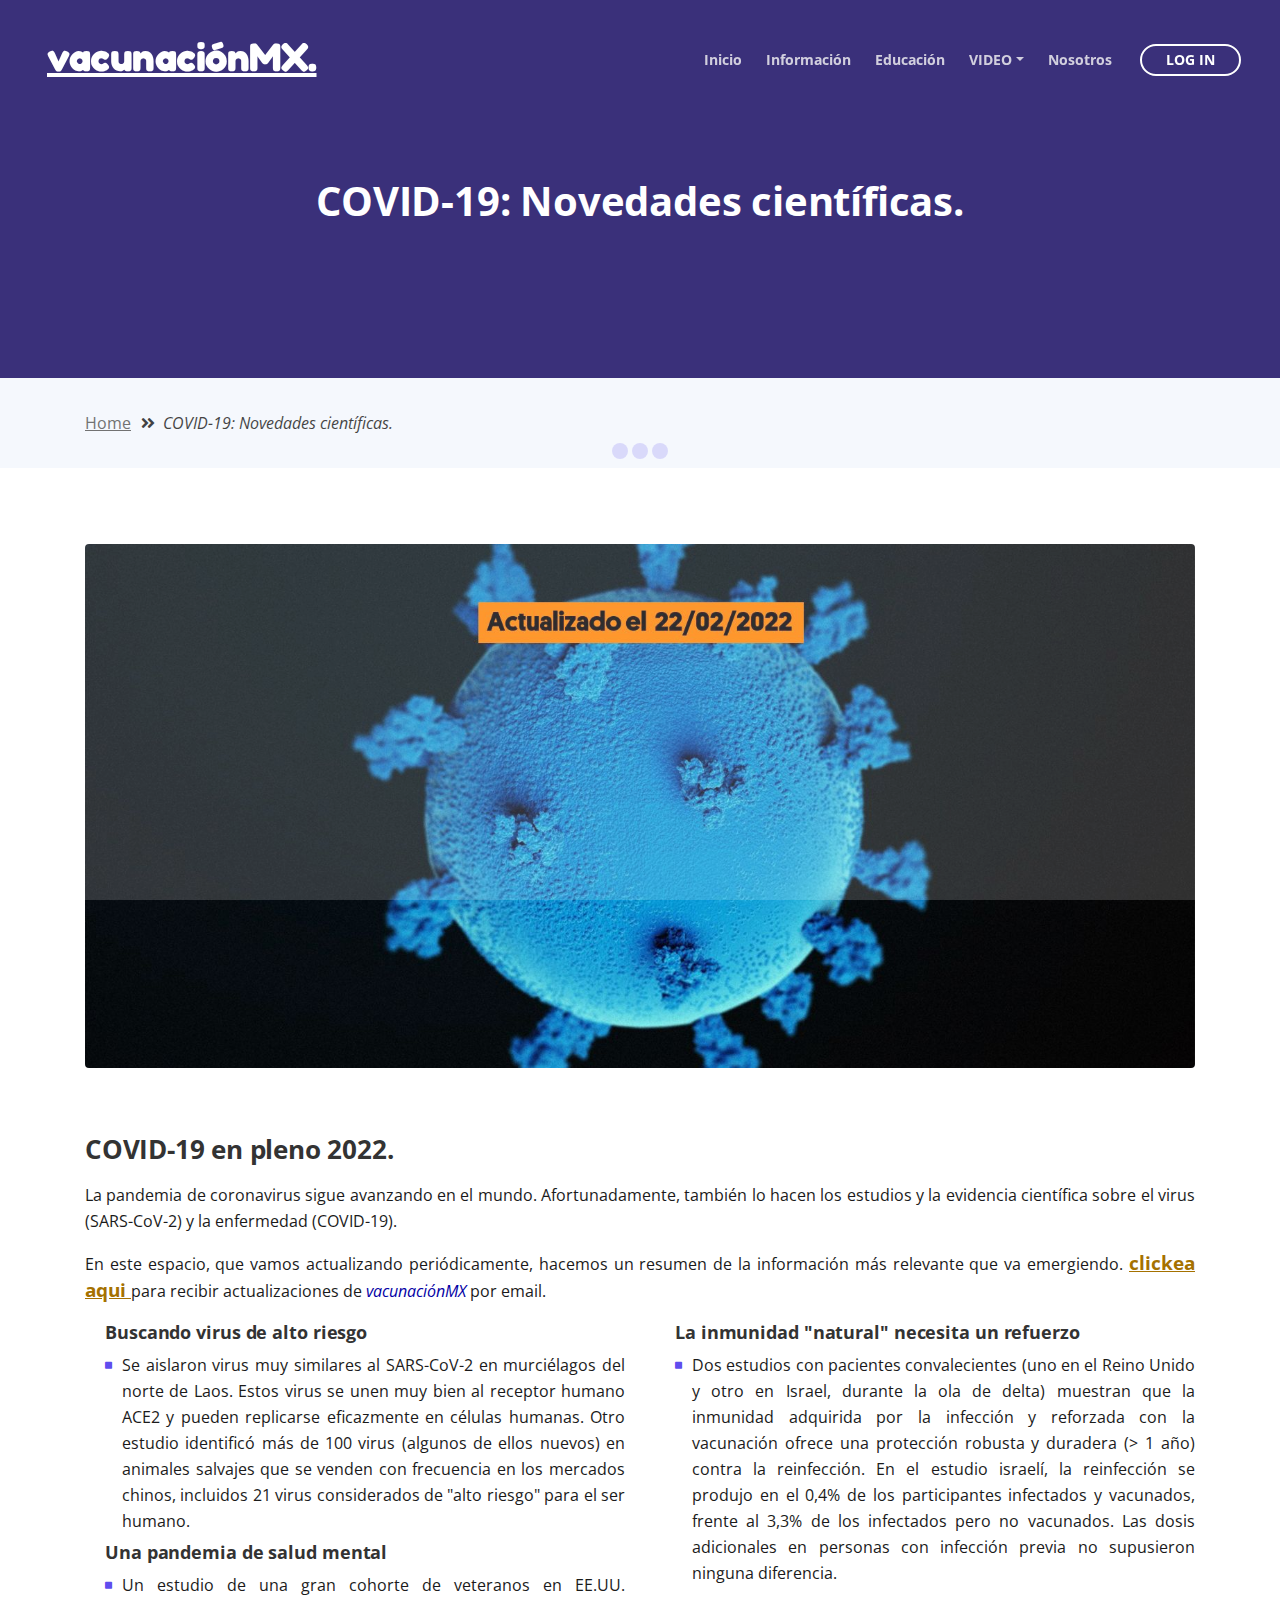
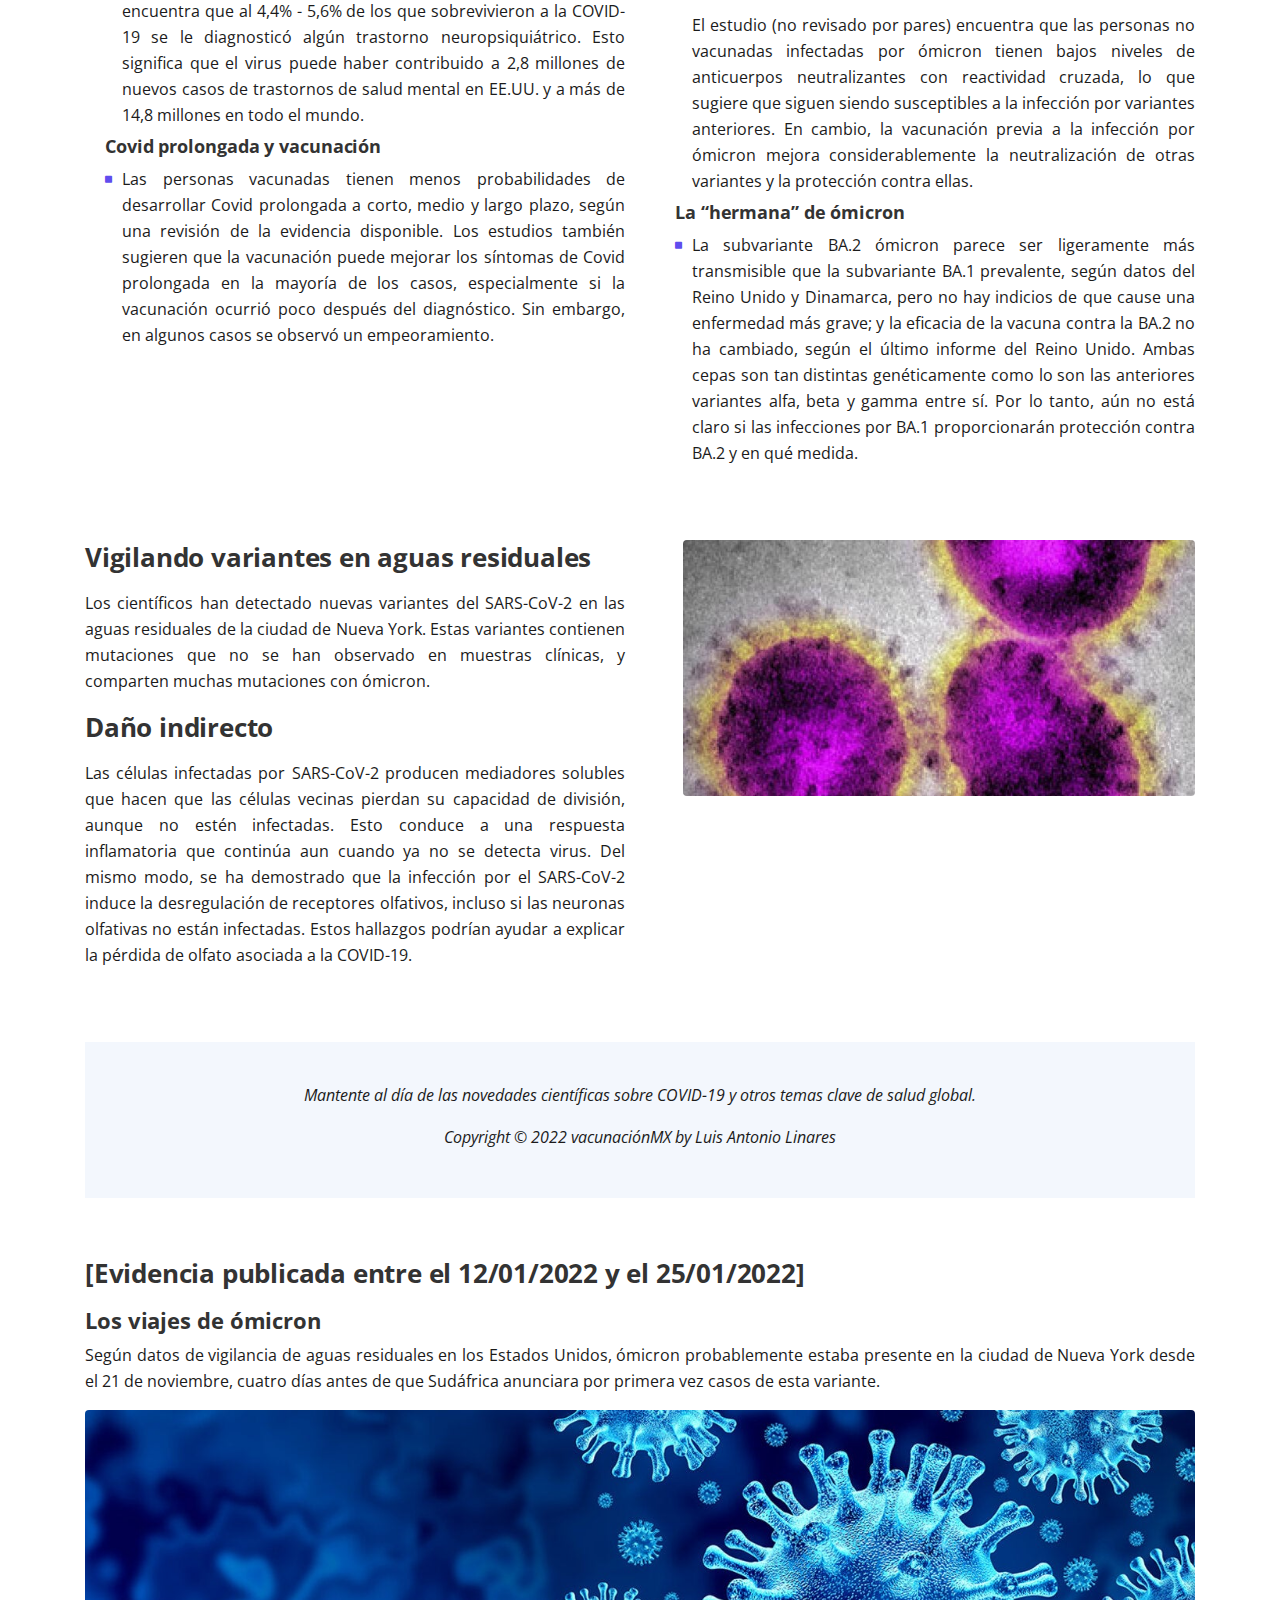
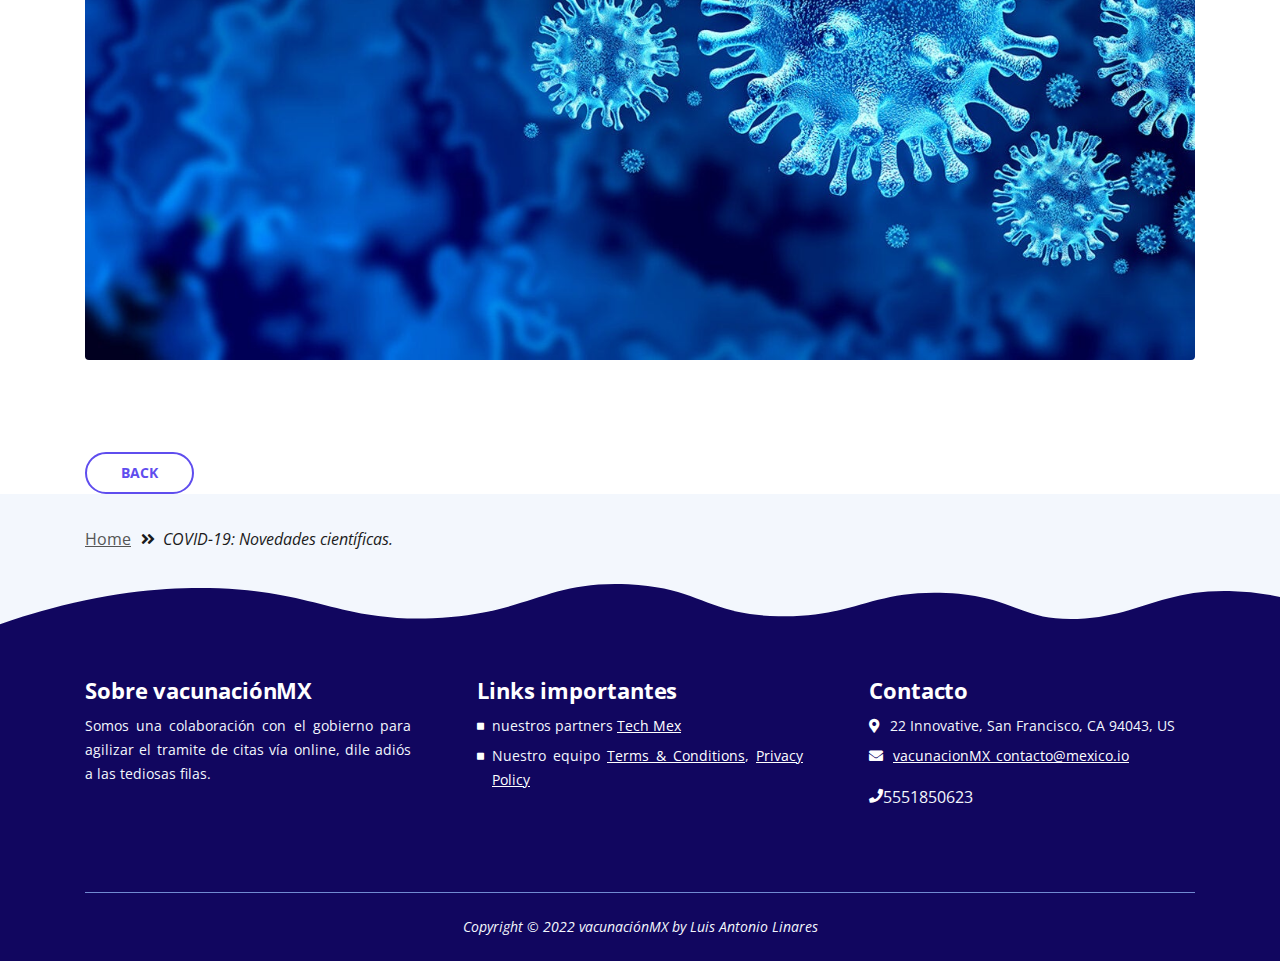
==== article-details.html @ 6ba775bc "se hizo toda la parte del fron-end" ====
<!DOCTYPE html>
<html lang="en">

<head>
    <meta charset="utf-8">
    <meta name="viewport" content="width=device-width, initial-scale=1, shrink-to-fit=no">

    <!-- SEO Meta Tags -->
    <meta name="description" content="Tivo is a HTML landing page template built with Bootstrap to help you crate engaging presentations for SaaS apps and convert visitors into users.">
    <meta name="author" content="Inovatik">

    <!-- OG Meta Tags to improve the way the post looks when you share the page on LinkedIn, Facebook, Google+ -->
    <meta property="og:site_name" content="" />
    <!-- website name -->
    <meta property="og:site" content="" />
    <!-- website link -->
    <meta property="og:title" content="" />
    <!-- title shown in the actual shared post -->
    <meta property="og:description" content="" />
    <!-- description shown in the actual shared post -->
    <meta property="og:image" content="" />
    <!-- image link, make sure it's jpg -->
    <meta property="og:url" content="" />
    <!-- where do you want your post to link to -->
    <meta property="og:type" content="article" />

    <!-- Website Title -->
    <title>Articulos - Covid 19 </title>

    <!-- Styles -->
    <link href="https://fonts.googleapis.com/css?family=Open+Sans:400,400i,700&display=swap&subset=latin-ext" rel="stylesheet">
    <link href="css/bootstrap.css" rel="stylesheet">
    <link href="css/fontawesome-all.css" rel="stylesheet">
    <link href="css/swiper.css" rel="stylesheet">
    <link href="css/magnific-popup.css" rel="stylesheet">
    <link href="css/styles.css" rel="stylesheet">

    <!-- Favicon  -->
    <link rel="icon" href="images/pandemic_epidemic_earth_covid_coronavirus_diffuse_disease_icon_141605.svg">

    <!--Font Styles apis-->
    <link rel="preconnect" href="https://fonts.googleapis.com">
    <link rel="preconnect" href="https://fonts.gstatic.com" crossorigin>
    <link href="https://fonts.googleapis.com/css2?family=Fredoka+One&display=swap" rel="stylesheet">

    <!--nombre del sitio web para mostrar al comparir url-->
    <meta name="title" content="vacunaciónMX.">

    <!--descripcion del sitio-->
    <meta name="description" content="Somos una colaboración con el gobierno para agilizar el tramite de citas vía online, dile adiós a las tediosas filas.">

    <!--imagen miniatura de la pagina-->
    <meta property="og:image" content="">
    <meta property="og:image:width" content="1200">
    <meta property="og:image:height" content="630">

    <!--miniatura de la pagina-->
    <link rel="image_src" href="">


</head>

<body data-spy="scroll" data-target=".fixed-top">

    <!-- Preloader -->
    <div class="spinner-wrapper">
        <div class="spinner">
            <div class="bounce1"></div>
            <div class="bounce2"></div>
            <div class="bounce3"></div>
        </div>
    </div>
    <!-- end of preloader -->


    <!-- Navigation -->
    <nav class="navbar navbar-expand-lg navbar-dark navbar-custom fixed-top">
        <div class="container">

            <!-- Text Logo - Use this if you don't have a graphic logo -->
            <!-- <a class="navbar-brand logo-text page-scroll" href="index.html">Tivo</a> -->

            <!-- Image Logo -->
            <a class="navbar-brand logo-image" href="index.html">
                <h3 class="logo">vacunaciónMX.</h3>
            </a>

            <!-- Mobile Menu Toggle Button -->
            <button class="navbar-toggler" type="button" data-toggle="collapse" data-target="#navbarsExampleDefault" aria-controls="navbarsExampleDefault" aria-expanded="false" aria-label="Toggle navigation">
                <span class="navbar-toggler-awesome fas fa-bars"></span>
                <span class="navbar-toggler-awesome fas fa-times"></span>
            </button>
            <!-- end of mobile menu toggle button -->

            <div class="collapse navbar-collapse" id="navbarsExampleDefault">
                <ul class="navbar-nav ml-auto">
                    <li class="nav-item">
                        <a class="nav-link page-scroll" href="index.html#header">Inicio <span class="sr-only">(current)</span></a>
                    </li>
                    <li class="nav-item">
                        <a class="nav-link page-scroll" href="index.html#features">Información</a>
                    </li>
                    <li class="nav-item">
                        <a class="nav-link page-scroll" href="index.html#details">Educación</a>
                    </li>

                    <!-- Dropdown Menu -->
                    <li class="nav-item dropdown">
                        <a class="nav-link dropdown-toggle page-scroll" href="index.html#video" id="navbarDropdown" role="button" aria-haspopup="true" aria-expanded="false">VIDEO</a>
                        <div class="dropdown-menu" aria-labelledby="navbarDropdown">
                            <a class="dropdown-item" href="article-details.html"><span class="item-text">Articulos</span></a>
                            <div class="dropdown-items-divide-hr"></div>
                            <a class="dropdown-item" href="terms-conditions.html"><span class="item-text">Terminos y condiciones</span></a>
                            <div class="dropdown-items-divide-hr"></div>
                            <a class="dropdown-item" href="privacy-policy.html"><span class="item-text">Política de privacidad</span></a>
                        </div>
                    </li>
                    <!-- end of dropdown menu -->

                    <li class="nav-item">
                        <a class="nav-link page-scroll" href="index.html#nosotros">Nosotros</a>
                    </li>
                </ul>
                <span class="nav-item">
                    <a class="btn-outline-sm" href="log-in.html">LOG IN</a>
                </span>
            </div>
        </div>
        <!-- end of container -->
    </nav>
    <!-- end of navbar -->
    <!-- end of navigation -->


    <!-- Header -->
    <header id="header" class="ex-header">
        <div class="container">
            <div class="row">
                <div class="col-md-12">
                    <h1>COVID-19: Novedades científicas.</h1>
                </div>
                <!-- end of col -->
            </div>
            <!-- end of row -->
        </div>
        <!-- end of container -->
    </header>
    <!-- end of ex-header -->
    <!-- end of header -->


    <!-- Breadcrumbs -->
    <div class="ex-basic-1">
        <div class="container">
            <div class="row">
                <div class="col-lg-12">
                    <div class="breadcrumbs">
                        <a href="index.html">Home</a><i class="fa fa-angle-double-right"></i><span><em>COVID-19: Novedades científicas.</em></span>
                    </div>
                    <!-- end of breadcrumbs -->
                </div>
                <!-- end of col -->
            </div>
            <!-- end of row -->
        </div>
        <!-- end of container -->
    </div>
    <!-- end of ex-basic-1 -->
    <!-- end of breadcrumbs -->


    <!-- Privacy Content -->
    <div class="ex-basic-2">
        <div class="container">
            <div class="row">
                <div class="col-lg-12">
                    <div class="image-container-large">
                        <img class="img-fluid" src="images/covid.jpg" alt="alternative">
                    </div>
                    <!-- end of image-container-large -->
                    <div class="text-container">
                        <h3>COVID-19 en pleno 2022.</h3>
                        <p>La pandemia de coronavirus sigue avanzando en el mundo. Afortunadamente, también lo hacen los estudios y la evidencia científica sobre el virus (SARS-CoV-2) y la enfermedad (COVID-19).</p>
                        <p>En este espacio, que vamos actualizando periódicamente, hacemos un resumen de la información más relevante que va emergiendo.
                            <a class="orange" href="log-in.html"> <strong>clickea aqui</strong> </a> para recibir actualizaciones de <em class="em">vacunaciónMX</em> por email.</p>
                        <div class="row">
                            <div class="col-md-6">
                                <ul class="list-unstyled li-space-lg indent">
                                    <h5>Buscando virus de alto riesgo</h5>
                                    <li class="media">
                                        <i class="fas fa-square"></i>
                                        <div class="media-body">Se aislaron virus muy similares al SARS-CoV-2 en murciélagos del norte de Laos. Estos virus se unen muy bien al receptor humano ACE2 y pueden replicarse eficazmente en células humanas. Otro estudio identificó más
                                            de 100 virus (algunos de ellos nuevos) en animales salvajes que se venden con frecuencia en los mercados chinos, incluidos 21 virus considerados de "alto riesgo" para el ser humano.</div>
                                    </li>
                                    <h5>Una pandemia de salud mental</h5>
                                    <li class="media">
                                        <i class="fas fa-square"></i>
                                        <div class="media-body">Un estudio de una gran cohorte de veteranos en EE.UU. encuentra que al 4,4% - 5,6% de los que sobrevivieron a la COVID-19 se le diagnosticó algún trastorno neuropsiquiátrico. Esto significa que el virus puede haber
                                            contribuido a 2,8 millones de nuevos casos de trastornos de salud mental en EE.UU. y a más de 14,8 millones en todo el mundo. </div>
                                    </li>
                                    <h5>Covid prolongada y vacunación</h5>
                                    <li class="media">
                                        <i class="fas fa-square"></i>
                                        <div class="media-body">Las personas vacunadas tienen menos probabilidades de desarrollar Covid prolongada a corto, medio y largo plazo, según una revisión de la evidencia disponible. Los estudios también sugieren que la vacunación puede
                                            mejorar los síntomas de Covid prolongada en la mayoría de los casos, especialmente si la vacunación ocurrió poco después del diagnóstico. Sin embargo, en algunos casos se observó un empeoramiento. </div>
                                    </li>
                                </ul>
                            </div>
                            <!-- end of col -->

                            <div class="col-md-6">
                                <ul class="list-unstyled li-space-lg indent">
                                    <h5>La inmunidad "natural" necesita un refuerzo</h5>
                                    <li class="media">
                                        <i class="fas fa-square"></i>
                                        <div class="media-body">Dos estudios con pacientes convalecientes (uno en el Reino Unido y otro en Israel, durante la ola de delta) muestran que la inmunidad adquirida por la infección y reforzada con la vacunación ofrece una protección
                                            robusta y duradera (> 1 año) contra la reinfección. En el estudio israelí, la reinfección se produjo en el 0,4% de los participantes infectados y vacunados, frente al 3,3% de los infectados pero no vacunados.
                                            Las dosis adicionales en personas con infección previa no supusieron ninguna diferencia. <br><br> El estudio (no revisado por pares) encuentra que las personas no vacunadas infectadas por ómicron tienen bajos
                                            niveles de anticuerpos neutralizantes con reactividad cruzada, lo que sugiere que siguen siendo susceptibles a la infección por variantes anteriores. En cambio, la vacunación previa a la infección por ómicron
                                            mejora considerablemente la neutralización de otras variantes y la protección contra ellas.
                                        </div>
                                    </li>
                                    <h5>La “hermana” de ómicron</h5>
                                    <li class="media">
                                        <i class="fas fa-square"></i>
                                        <div class="media-body">La subvariante BA.2 ómicron parece ser ligeramente más transmisible que la subvariante BA.1 prevalente, según datos del Reino Unido y Dinamarca, pero no hay indicios de que cause una enfermedad más grave; y la eficacia
                                            de la vacuna contra la BA.2 no ha cambiado, según el último informe del Reino Unido. Ambas cepas son tan distintas genéticamente como lo son las anteriores variantes alfa, beta y gamma entre sí. Por lo tanto,
                                            aún no está claro si las infecciones por BA.1 proporcionarán protección contra BA.2 y en qué medida.</div>
                                    </li>
                                </ul>
                            </div>
                            <!-- end of col -->
                        </div>
                        <!-- end of row -->
                    </div>
                    <!-- end of text-container-->

                    <div class="text-container">
                        <div class="row">
                            <div class="col-md-6">
                                <h3>Vigilando variantes en aguas residuales</h3>
                                <p>Los científicos han detectado nuevas variantes del SARS-CoV-2 en las aguas residuales de la ciudad de Nueva York. Estas variantes contienen mutaciones que no se han observado en muestras clínicas, y comparten muchas mutaciones
                                    con ómicron.</p>
                                <h3>Daño indirecto</h3>
                                <p>Las células infectadas por SARS-CoV-2 producen mediadores solubles que hacen que las células vecinas pierdan su capacidad de división, aunque no estén infectadas. Esto conduce a una respuesta inflamatoria que continúa aun
                                    cuando ya no se detecta virus. Del mismo modo, se ha demostrado que la infección por el SARS-CoV-2 induce la desregulación de receptores olfativos, incluso si las neuronas olfativas no están infectadas. Estos hallazgos
                                    podrían ayudar a explicar la pérdida de olfato asociada a la COVID-19.</p>
                            </div>
                            <!-- end of col -->
                            <div class="col-md-6">
                                <div class="image-container-small">
                                    <img class="img-fluid" src="images/coronavirus.jpg" alt="alternative">
                                </div>
                                <!-- end of image-container-small -->
                            </div>
                            <!-- end of col -->
                        </div>
                        <!-- end of row -->
                    </div>
                    <!-- end of text-container -->

                    <div class="text-container dark">
                        <p class="testimonial-text">Mantente al día de las novedades científicas sobre COVID-19 y otros temas clave de salud global.</p>
                        <p class="testimonial-text"><em> Copyright © 2022 vacunaciónMX by Luis Antonio Linares</em></p>
                    </div>
                    <!-- end of text container -->

                    <div class="text-container last">
                        <h3>[Evidencia publicada entre el 12/01/2022 y el 25/01/2022]</h3>
                        <h4>Los viajes de ómicron</h4>
                        <p>Según datos de vigilancia de aguas residuales en los Estados Unidos, ómicron probablemente estaba presente en la ciudad de Nueva York desde el 21 de noviembre, cuatro días antes de que Sudáfrica anunciara por primera vez casos
                            de esta variante. </p>
                        <div class="image-container-large">
                            <img class="img-fluid" src="images/blue-covid-banner.jpg" alt="alternative">
                        </div>
                        <!-- end of text-container -->
                        <a class="btn-outline-reg" href="index.html">BACK</a>
                    </div>
                    <!-- end of col-->
                </div>
                <!-- end of row -->
            </div>
            <!-- end of container -->
        </div>
        <!-- end of ex-basic-2 -->
        <!-- end of privacy content -->


        <!-- Breadcrumbs -->
        <div class="ex-basic-1">
            <div class="container">
                <div class="row">
                    <div class="col-lg-12">
                        <div class="breadcrumbs">
                            <a href="index.html">Home</a><i class="fa fa-angle-double-right"></i><span><em>COVID-19: Novedades científicas.</span>
                        </div>
                        <!-- end of breadcrumbs -->
                    </div>
                    <!-- end of col -->
                </div>
                <!-- end of row -->
            </div>
            <!-- end of container -->
        </div>
        <!-- end of ex-basic-1 -->
        <!-- end of breadcrumbs -->




        <!-- Footer -->
        <svg class="ex-footer-frame" data-name="Layer 2" xmlns="http://www.w3.org/2000/svg" preserveAspectRatio="none" viewBox="0 0 1920 79"><defs><style>.cls-2{fill:#11065f;}</style></defs><title>footer-frame</title><path class="cls-2" d="M0,72.427C143,12.138,255.5,4.577,328.644,7.943c147.721,6.8,183.881,60.242,320.83,53.737,143-6.793,167.826-68.128,293-60.9,109.095,6.3,115.68,54.364,225.251,57.319,113.58,3.064,138.8-47.711,251.189-41.8,104.012,5.474,109.713,50.4,197.369,46.572,89.549-3.91,124.375-52.563,227.622-50.155A338.646,338.646,0,0,1,1920,23.467V79.75H0V72.427Z" transform="translate(0 -0.188)"/></svg>
        <div class="footer">
            <div class="container">
                <div class="row">
                    <div class="col-md-4">
                        <div class="footer-col first">
                            <h4>Sobre vacunaciónMX</h4>
                            <p class="p-small">Somos una colaboración con el gobierno para agilizar el tramite de citas vía online, dile adiós a las tediosas filas.</p>
                        </div>
                    </div>
                    <!-- end of col -->
                    <div class="col-md-4">
                        <div class="footer-col middle">
                            <h4>Links importantes</h4>
                            <ul class="list-unstyled li-space-lg p-small">
                                <li class="media">
                                    <i class="fas fa-square"></i>
                                    <div class="media-body">nuestros partners <a class="white" href="https://www.youtube.com/c/TECHMEX-Elcomfortdelingeniero">Tech Mex</a></div>
                                </li>
                                <li class="media">
                                    <i class="fas fa-square"></i>
                                    <div class="media-body">Nuestro equipo <a class="white" href="terms-conditions.html">Terms & Conditions</a>, <a class="white" href="privacy-policy.html">Privacy Policy</a></div>
                                </li>
                            </ul>
                        </div>
                    </div>
                    <!-- end of col -->
                    <div class="col-md-4">
                        <div class="footer-col last">
                            <h4>Contacto</h4>
                            <ul class="list-unstyled li-space-lg p-small">
                                <li class="media">
                                    <i class="fas fa-map-marker-alt"></i>
                                    <div class="media-body">22 Innovative, San Francisco, CA 94043, US</div>
                                </li>
                                <li class="media">
                                    <i class="fas fa-envelope"></i>
                                    <div class="media-body">
                                        <a class="white" href="mailto:contact@tivo.com"> vacunacionMX_contacto@mexico.io </a>

                                    </div>
                                </li>

                            </ul>
                            <ul class="list-unstyled li-space-lg p-small">
                                <li class="media">
                                    <i class="fas fa-phone"></i>
                                    <p> 5551850623</p>
                                </li>
                                <li class="media">
                        </div>
                        </li>

                        </ul>
                    </div>
                </div>
                <!-- end of col -->
            </div>
            <!-- end of row -->
        </div>
        <!-- end of container -->
    </div>
    <!-- end of footer -->
    <!-- end of footer -->


    <!-- Copyright -->
    <div class="copyright">
        <div class="container">
            <div class="row">
                <div class="col-lg-12">
                    <p class="p-small"><em> Copyright © 2022 vacunaciónMX by Luis Antonio Linares</em></p>
                </div>
                <!-- end of col -->
            </div>
            <!-- enf of row -->
        </div>
        <!-- end of container -->
    </div>
    <!-- end of copyright -->
    <!-- end of copyright -->


    <!-- Scripts -->
    <script src="js/jquery.min.js"></script>
    <!-- jQuery for Bootstrap's JavaScript plugins -->
    <script src="js/popper.min.js"></script>
    <!-- Popper tooltip library for Bootstrap -->
    <script src="js/bootstrap.min.js"></script>
    <!-- Bootstrap framework -->
    <script src="js/jquery.easing.min.js"></script>
    <!-- jQuery Easing for smooth scrolling between anchors -->
    <script src="js/swiper.min.js"></script>
    <!-- Swiper for image and text sliders -->
    <script src="js/jquery.magnific-popup.js"></script>
    <!-- Magnific Popup for lightboxes -->
    <script src="js/validator.min.js"></script>
    <!-- Validator.js - Bootstrap plugin that validates forms -->
    <script src="js/scripts.js"></script>
    <!-- Custom scripts -->
</body>

</html>
---- css/styles.css ----
/*****************************************
Table Of Contents:

01. General Styles
02. Preloader
03. Navigation
04. Header
05. Customers
06. Description
07. Features
08. Features Lightboxes
09. Details
10. Video
11. Pricing
12. Testimonials
13. Newsletter
14. Footer
15. Copyright
16. Back To Top Button
17. Extra Pages
18. Sign Up and Log In Pages
19. Media Queries
******************************************/


/*****************************************
Colors:
- Backgrounds, buttons, bullets, icons - blue #5f4dee
- Backgrounds, light button, light body text - light gray #f3f7fd
- Headings text - black #333
- Body text - dark gray #555
******************************************/


/******************************/


/*     01. General Styles     */


/******************************/

body,
html {
    width: 100%;
    height: 100%;
}

body,
p {
    color: rgb(27, 27, 27);
    font: 400 1rem/1.625rem "Open Sans", sans-serif;
    text-align: justify;
    text-align-last: auto;
}

.p-large {
    font: 400 1.125rem/1.75rem "Open Sans", sans-serif;
}

.p-small {
    font: 400 0.875rem/1.5rem "Open Sans", sans-serif;
}

h1 {
    color: #333;
    font: 700 2.5rem/3.125rem "Open Sans", sans-serif;
    letter-spacing: -0.2px;
}

h2 {
    color: #333;
    font: 700 2rem/2.625rem "Open Sans", sans-serif;
    letter-spacing: -0.2px;
}

h3 {
    color: #333;
    font: 700 1.625rem/2.125rem "Open Sans", sans-serif;
    letter-spacing: -0.2px;
}

h3.logo {
    color: rgb(255, 255, 255);
    font-size: 2em;
    font-family: 'Fredoka One', cursive;
    letter-spacing: -0.5px;
}

h3.logo:hover {
    background-color: transparent;
    color: #9bdb06;
    text-decoration: none;
}

h4 {
    color: #333;
    font: 700 1.375rem/1.75rem "Open Sans", sans-serif;
    letter-spacing: -0.1px;
}

h5 {
    color: #333;
    font: 700 1.125rem/1.5rem "Open Sans", sans-serif;
    letter-spacing: -0.1px;
}

h6 {
    color: #333;
    font: 700 1rem/1.375rem "Open Sans", sans-serif;
    letter-spacing: -0.1px;
}

.above-heading {
    color: #2514a5;
    font: 700 0.99rem/0.875rem "Open Sans", sans-serif;
    text-align: center;
    font-size: larger;
}

.p-heading {
    margin-bottom: 3.25rem;
}

.testimonial-text {
    font: italic 400 1rem/1.625rem "Open Sans", sans-serif;
    text-align: center;
}

.testimonial-author {
    font: 700 1rem/1.625rem "Open Sans", sans-serif;
    letter-spacing: -0.1px;
}

.li-space-lg li {
    margin-bottom: 0.375rem;
}

.indent {
    padding-left: 1.25rem;
}

a {
    color: #555;
    text-decoration: underline;
}

a:hover {
    color: #555;
    text-decoration: underline;
}

a.white {
    color: #fff;
}

.em {
    color: #0300a5;
    font-style: italic;
}

.decorative-line {
    display: block;
    width: 5rem;
    height: 0.5rem;
    margin-right: auto;
    margin-left: auto;
}

.blue {
    color: #5f4dee;
}

.orange {
    color: #a57100;
    font-size: 1.2em;
}

.orange:hover {
    color: #0300a5;
}

.btn-solid-reg {
    display: inline-block;
    padding: 1.1875rem 2.125rem 1.1875rem 2.125rem;
    border: 0.125rem solid #5f4dee;
    border-radius: 2rem;
    background-color: #5f4dee;
    color: #fff;
    font: 700 0.875rem/0 "Open Sans", sans-serif;
    text-decoration: none;
    transition: all 0.2s;
}

.btn-solid-reg:hover {
    background-color: transparent;
    color: #5f4dee;
    text-decoration: none;
}

.btn-solid-lg {
    display: inline-block;
    padding: 1.375rem 2.625rem 1.375rem 2.625rem;
    border: 0.125rem solid #5f4dee;
    border-radius: 2rem;
    background-color: #5f4dee;
    color: #fff;
    font: 700 0.875rem/0 "Open Sans", sans-serif;
    text-decoration: none;
    transition: all 0.2s;
}

.btn-solid-lg:hover {
    background-color: transparent;
    color: #5f4dee;
    text-decoration: none;
}

.btn-outline-reg {
    display: inline-block;
    padding: 1.1875rem 2.125rem 1.1875rem 2.125rem;
    border: 0.125rem solid #5f4dee;
    border-radius: 2rem;
    background-color: transparent;
    color: #5f4dee;
    font: 700 0.875rem/0 "Open Sans", sans-serif;
    text-decoration: none;
    transition: all 0.2s;
}

.btn-outline-reg:hover {
    background-color: #5f4dee;
    color: #fff;
    text-decoration: none;
}

.btn-outline-lg {
    display: inline-block;
    padding: 1.375rem 2.625rem 1.375rem 2.625rem;
    border: 0.125rem solid #5f4dee;
    border-radius: 2rem;
    background-color: transparent;
    color: #5f4dee;
    font: 700 0.875rem/0 "Open Sans", sans-serif;
    text-decoration: none;
    transition: all 0.2s;
}

.btn-outline-lg:hover {
    background-color: #5f4dee;
    color: #fff;
    text-decoration: none;
}

.btn-outline-sm {
    display: inline-block;
    padding: 0.875rem 1.5rem 0.875rem 1.5rem;
    border: 0.125rem solid #5f4dee;
    border-radius: 2rem;
    background-color: transparent;
    color: #5f4dee;
    font: 700 0.875rem/0 "Open Sans", sans-serif;
    text-decoration: none;
    transition: all 0.2s;
}

.btn-outline-sm:hover {
    background-color: #5f4dee;
    color: #fff;
    text-decoration: none;
}

.form-group {
    position: relative;
    margin-bottom: 1.25rem;
}

.form-group.has-error.has-danger {
    margin-bottom: 0.625rem;
}

.form-group.has-error.has-danger .help-block.with-errors ul {
    margin-top: 0.375rem;
}

.label-control {
    position: absolute;
    top: 0.87rem;
    left: 1.25rem;
    color: #555;
    opacity: 1;
    font: 400 0.875rem/1.375rem "Open Sans", sans-serif;
    cursor: text;
    transition: all 0.2s ease;
}


/* IE10+ hack to solve lower label text position compared to the rest of the browsers */

@media screen and (-ms-high-contrast: active),
screen and (-ms-high-contrast: none) {
    .label-control {
        top: 0.9375rem;
    }
}

.form-control-input:focus+.label-control,
.form-control-input.notEmpty+.label-control,
.form-control-textarea:focus+.label-control,
.form-control-textarea.notEmpty+.label-control {
    top: 0.125rem;
    opacity: 1;
    font-size: 0.75rem;
    font-weight: 700;
}

.form-control-input,
.form-control-select {
    display: block;
    /* needed for proper display of the label in Firefox, IE, Edge */
    width: 100%;
    padding-top: 1.0625rem;
    padding-bottom: 0.0625rem;
    padding-left: 1.25rem;
    border: 1px solid #c4d8dc;
    border-radius: 0.25rem;
    background-color: #fff;
    color: #555;
    font: 400 0.875rem/1.875rem "Open Sans", sans-serif;
    transition: all 0.2s;
    -webkit-appearance: none;
    /* removes inner shadow on form inputs on ios safari */
}

.form-control-select {
    padding-top: 0.5rem;
    padding-bottom: 0.5rem;
    height: 3rem;
}


/* IE10+ hack to solve lower label text position compared to the rest of the browsers */

@media screen and (-ms-high-contrast: active),
screen and (-ms-high-contrast: none) {
    .form-control-input {
        padding-top: 1.25rem;
        padding-bottom: 0.75rem;
        line-height: 1.75rem;
    }
    .form-control-select {
        padding-top: 0.875rem;
        padding-bottom: 0.75rem;
        height: 3.125rem;
        line-height: 2.125rem;
    }
}

select {
    /* you should keep these first rules in place to maintain cross-browser behavior */
    -webkit-appearance: none;
    -moz-appearance: none;
    -ms-appearance: none;
    -o-appearance: none;
    appearance: none;
    background-image: url('../images/down-arrow.png');
    background-position: 96% 50%;
    background-repeat: no-repeat;
    outline: none;
}

select::-ms-expand {
    display: none;
    /* removes the ugly default down arrow on select form field in IE11 */
}

.form-control-textarea {
    display: block;
    /* used to eliminate a bottom gap difference between Chrome and IE/FF */
    width: 100%;
    height: 8rem;
    /* used instead of html rows to normalize height between Chrome and IE/FF */
    padding-top: 1.25rem;
    padding-left: 1.3125rem;
    border: 1px solid #c4d8dc;
    border-radius: 0.25rem;
    background-color: #fff;
    color: #555;
    font: 400 0.875rem/1.75rem "Open Sans", sans-serif;
    transition: all 0.2s;
}

.form-control-input:focus,
.form-control-select:focus,
.form-control-textarea:focus {
    border: 1px solid #a1a1a1;
    outline: none;
    /* Removes blue border on focus */
}

.form-control-input:hover,
.form-control-select:hover,
.form-control-textarea:hover {
    border: 1px solid #a1a1a1;
}

.checkbox {
    font: 400 0.75rem/1.25rem "Open Sans", sans-serif;
}

input[type='checkbox'] {
    vertical-align: -15%;
    margin-right: 0.375rem;
}


/* IE10+ hack to raise checkbox field position compared to the rest of the browsers */

@media screen and (-ms-high-contrast: active),
screen and (-ms-high-contrast: none) {
    input[type='checkbox'] {
        vertical-align: -9%;
    }
}

.form-control-submit-button {
    display: inline-block;
    width: 100%;
    height: 3.125rem;
    border: 1px solid #5f4dee;
    border-radius: 1.5rem;
    background-color: #5f4dee;
    color: #fff;
    font: 700 0.875rem/0 "Open Sans", sans-serif;
    cursor: pointer;
    transition: all 0.2s;
}

.form-control-submit-button:hover {
    background-color: transparent;
    color: #5f4dee;
}


/* Form Success And Error Message Formatting */

#smsgSubmit.h3.text-center.tada.animated,
#lmsgSubmit.h3.text-center.tada.animated,
#nmsgSubmit.h3.text-center.tada.animated,
#pmsgSubmit.h3.text-center.tada.animated,
#smsgSubmit.h3.text-center,
#lmsgSubmit.h3.text-center,
#nmsgSubmit.h3.text-center,
#pmsgSubmit.h3.text-center {
    display: block;
    margin-bottom: 0;
    color: #555;
    font-size: 1.125rem;
    line-height: 1rem;
}

.help-block.with-errors .list-unstyled {
    color: #555;
    font-size: 0.75rem;
    line-height: 1.125rem;
    text-align: left;
}

.help-block.with-errors ul {
    margin-bottom: 0;
}


/* end of form success and error message formatting */


/* Form Success And Error Message Animation - Animate.css */

@-webkit-keyframes tada {
    from {
        -webkit-transform: scale3d(1, 1, 1);
        -ms-transform: scale3d(1, 1, 1);
        transform: scale3d(1, 1, 1);
    }
    10%,
    20% {
        -webkit-transform: scale3d(.9, .9, .9) rotate3d(0, 0, 1, -3deg);
        -ms-transform: scale3d(.9, .9, .9) rotate3d(0, 0, 1, -3deg);
        transform: scale3d(.9, .9, .9) rotate3d(0, 0, 1, -3deg);
    }
    30%,
    50%,
    70%,
    90% {
        -webkit-transform: scale3d(1.1, 1.1, 1.1) rotate3d(0, 0, 1, 3deg);
        -ms-transform: scale3d(1.1, 1.1, 1.1) rotate3d(0, 0, 1, 3deg);
        transform: scale3d(1.1, 1.1, 1.1) rotate3d(0, 0, 1, 3deg);
    }
    40%,
    60%,
    80% {
        -webkit-transform: scale3d(1.1, 1.1, 1.1) rotate3d(0, 0, 1, -3deg);
        -ms-transform: scale3d(1.1, 1.1, 1.1) rotate3d(0, 0, 1, -3deg);
        transform: scale3d(1.1, 1.1, 1.1) rotate3d(0, 0, 1, -3deg);
    }
    to {
        -webkit-transform: scale3d(1, 1, 1);
        -ms-transform: scale3d(1, 1, 1);
        transform: scale3d(1, 1, 1);
    }
}

@keyframes tada {
    from {
        -webkit-transform: scale3d(1, 1, 1);
        -ms-transform: scale3d(1, 1, 1);
        transform: scale3d(1, 1, 1);
    }
    10%,
    20% {
        -webkit-transform: scale3d(.9, .9, .9) rotate3d(0, 0, 1, -3deg);
        -ms-transform: scale3d(.9, .9, .9) rotate3d(0, 0, 1, -3deg);
        transform: scale3d(.9, .9, .9) rotate3d(0, 0, 1, -3deg);
    }
    30%,
    50%,
    70%,
    90% {
        -webkit-transform: scale3d(1.1, 1.1, 1.1) rotate3d(0, 0, 1, 3deg);
        -ms-transform: scale3d(1.1, 1.1, 1.1) rotate3d(0, 0, 1, 3deg);
        transform: scale3d(1.1, 1.1, 1.1) rotate3d(0, 0, 1, 3deg);
    }
    40%,
    60%,
    80% {
        -webkit-transform: scale3d(1.1, 1.1, 1.1) rotate3d(0, 0, 1, -3deg);
        -ms-transform: scale3d(1.1, 1.1, 1.1) rotate3d(0, 0, 1, -3deg);
        transform: scale3d(1.1, 1.1, 1.1) rotate3d(0, 0, 1, -3deg);
    }
    to {
        -webkit-transform: scale3d(1, 1, 1);
        -ms-transform: scale3d(1, 1, 1);
        transform: scale3d(1, 1, 1);
    }
}

.tada {
    -webkit-animation-name: tada;
    animation-name: tada;
}

.animated {
    -webkit-animation-duration: 1s;
    animation-duration: 1s;
    -webkit-animation-fill-mode: both;
    animation-fill-mode: both;
}


/* end of form success and error message animation - Animate.css */


/* Fade-move Animation For Details Lightbox - Magnific Popup */


/* at start */

.my-mfp-slide-bottom .zoom-anim-dialog {
    opacity: 0;
    transition: all 0.2s ease-out;
    -webkit-transform: translateY(-1.25rem) perspective(37.5rem) rotateX(10deg);
    -ms-transform: translateY(-1.25rem) perspective(37.5rem) rotateX(10deg);
    transform: translateY(-1.25rem) perspective(37.5rem) rotateX(10deg);
}


/* animate in */

.my-mfp-slide-bottom.mfp-ready .zoom-anim-dialog {
    opacity: 1;
    -webkit-transform: translateY(0) perspective(37.5rem) rotateX(0);
    -ms-transform: translateY(0) perspective(37.5rem) rotateX(0);
    transform: translateY(0) perspective(37.5rem) rotateX(0);
}


/* animate out */

.my-mfp-slide-bottom.mfp-removing .zoom-anim-dialog {
    opacity: 0;
    -webkit-transform: translateY(-0.625rem) perspective(37.5rem) rotateX(10deg);
    -ms-transform: translateY(-0.625rem) perspective(37.5rem) rotateX(10deg);
    transform: translateY(-0.625rem) perspective(37.5rem) rotateX(10deg);
}


/* dark overlay, start state */

.my-mfp-slide-bottom.mfp-bg {
    opacity: 0;
    transition: opacity 0.2s ease-out;
}


/* animate in */

.my-mfp-slide-bottom.mfp-ready.mfp-bg {
    opacity: 0.8;
}


/* animate out */

.my-mfp-slide-bottom.mfp-removing.mfp-bg {
    opacity: 0;
}


/* end of fade-move animation for details lightbox - magnific popup */


/* Fade Animation For Image Lightbox - Magnific Popup */

@-webkit-keyframes fadeIn {
    from {
        opacity: 0;
    }
    to {
        opacity: 1;
    }
}

@keyframes fadeIn {
    from {
        opacity: 0;
    }
    to {
        opacity: 1;
    }
}

.fadeIn {
    -webkit-animation: fadeIn 0.6s;
    animation: fadeIn 0.6s;
}

@-webkit-keyframes fadeOut {
    from {
        opacity: 1;
    }
    to {
        opacity: 0;
    }
}

@keyframes fadeOut {
    from {
        opacity: 1;
    }
    to {
        opacity: 0;
    }
}

.fadeOut {
    -webkit-animation: fadeOut 0.8s;
    animation: fadeOut 0.8s;
}


/* end of fade animation for image lightbox - magnific popup */


/*************************/


/*     02. Preloader     */


/*************************/

.spinner-wrapper {
    position: fixed;
    z-index: 999999;
    top: 0;
    right: 0;
    bottom: 0;
    left: 0;
    background: #fff;
}

.spinner {
    position: absolute;
    top: 50%;
    /* centers the loading animation vertically one the screen */
    left: 50%;
    /* centers the loading animation horizontally one the screen */
    width: 3.75rem;
    height: 1.25rem;
    margin: -0.625rem 0 0 -1.875rem;
    /* is width and height divided by two */
    text-align: center;
}

.spinner>div {
    display: inline-block;
    width: 1rem;
    height: 1rem;
    border-radius: 100%;
    background-color: #5f4dee;
    -webkit-animation: sk-bouncedelay 1.4s infinite ease-in-out both;
    animation: sk-bouncedelay 1.4s infinite ease-in-out both;
}

.spinner .bounce1 {
    -webkit-animation-delay: -0.32s;
    animation-delay: -0.32s;
}

.spinner .bounce2 {
    -webkit-animation-delay: -0.16s;
    animation-delay: -0.16s;
}

@-webkit-keyframes sk-bouncedelay {
    0%,
    80%,
    100% {
        -webkit-transform: scale(0);
    }
    40% {
        -webkit-transform: scale(1.0);
    }
}

@keyframes sk-bouncedelay {
    0%,
    80%,
    100% {
        -webkit-transform: scale(0);
        -ms-transform: scale(0);
        transform: scale(0);
    }
    40% {
        -webkit-transform: scale(1.0);
        -ms-transform: scale(1.0);
        transform: scale(1.0);
    }
}


/**************************/


/*     03. Navigation     */


/**************************/

.navbar-custom {
    background-color: #5f4dee;
    box-shadow: 0 0.0625rem 0.375rem 0 rgba(0, 0, 0, 0.1);
    font: 700 0.875rem/0.875rem "Open Sans", sans-serif;
    transition: all 0.2s;
}

.navbar-custom .container {
    max-width: 87.5rem;
}

.navbar-custom .navbar-brand.logo-image img {
    width: 4.4375rem;
    height: 1.75rem;
}

.navbar-custom .navbar-brand.logo-text {
    font: 700 2rem/1.5rem "Open Sans", sans-serif;
    color: #fff;
    ;
    text-decoration: none;
}

.navbar-custom .navbar-nav {
    margin-top: 0.75rem;
    margin-bottom: 0.5rem;
}

.navbar-custom .nav-item .nav-link {
    padding: 0.625rem 0.75rem 0.625rem 0.75rem;
    color: #f7f5f5;
    opacity: 0.8;
    text-decoration: none;
    transition: all 0.2s ease;
}

.navbar-custom .nav-item .nav-link:hover,
.navbar-custom .nav-item .nav-link.active {
    color: #fff;
    opacity: 1;
}


/* Dropdown Menu */

.navbar-custom .dropdown:hover>.dropdown-menu {
    display: block;
    /* this makes the dropdown menu stay open while hovering it */
    min-width: auto;
    animation: fadeDropdown 0.2s;
    /* required for the fade animation */
}

@keyframes fadeDropdown {
    0% {
        opacity: 0;
    }
    100% {
        opacity: 1;
    }
}

.navbar-custom .dropdown-toggle:focus {
    /* removes dropdown outline on focus */
    outline: 0;
}

.navbar-custom .dropdown-menu {
    margin-top: 0;
    border: none;
    border-radius: 0.25rem;
    background-color: #5f4dee;
}

.navbar-custom .dropdown-item {
    color: #f7f5f5;
    opacity: 0.8;
    font: 700 0.875rem/0.875rem "Open Sans", sans-serif;
    text-decoration: none;
}

.navbar-custom .dropdown-item:hover {
    background-color: #5f4dee;
    color: #fff;
    opacity: 1;
}

.navbar-custom .dropdown-items-divide-hr {
    width: 100%;
    height: 1px;
    margin: 0.75rem auto 0.725rem auto;
    border: none;
    background-color: #c4d8dc;
    opacity: 0.2;
}


/* end of dropdown menu */

.navbar-custom .nav-item .btn-outline-sm {
    margin-top: 0.25rem;
    margin-bottom: 1.375rem;
    margin-left: 0.5rem;
    border: 0.125rem solid #fff;
    color: #fff;
}

.navbar-custom .nav-item .btn-outline-sm:hover {
    background-color: #fff;
    color: #5f4dee;
}

.navbar-custom .navbar-toggler {
    padding: 0;
    border: none;
    color: #fff;
    font-size: 2rem;
}

.navbar-custom button[aria-expanded='false'] .navbar-toggler-awesome.fas.fa-times {
    display: none;
}

.navbar-custom button[aria-expanded='false'] .navbar-toggler-awesome.fas.fa-bars {
    display: inline-block;
}

.navbar-custom button[aria-expanded='true'] .navbar-toggler-awesome.fas.fa-bars {
    display: none;
}

.navbar-custom button[aria-expanded='true'] .navbar-toggler-awesome.fas.fa-times {
    display: inline-block;
    margin-right: 0.125rem;
}


/*********************/


/*    04. Header     */


/*********************/

.header {
    background-color: #11065f;
}

.header .header-content {
    padding-top: 8rem;
    padding-bottom: 4rem;
    text-align: center;
}

.header .text-container {
    margin-bottom: 3rem;
}

.header h1 {
    margin-bottom: 1rem;
    color: #fff;
    font-size: 2.5rem;
    line-height: 3rem;
}

.header .p-large {
    margin-bottom: 2rem;
    color: #f3f7fd;
}

.header .btn-solid-lg {
    margin-right: 0.5rem;
    margin-bottom: 1.125rem;
    margin-left: 0.5rem;
    border-color: #f3f7fd;
    background-color: #f3f7fd;
    color: #5f4dee;
}

.header .btn-solid-lg:hover {
    background: transparent;
    color: #f3f7fd;
}

.header .btn-outline-lg {
    border-color: #f3f7fd;
    color: #f3f7fd;
}

.header .btn-outline-lg:hover {
    background-color: #f3f7fd;
    color: #5f4dee;
}

.header-frame {
    margin-top: -1px;
    /* To remove white margin in FF */
    width: 100%;
    height: 2.25rem;
}


/*************************/


/*     05. Customers     */


/*************************/

.slider-1 {
    padding-top: 5rem;
    padding-bottom: 3.25rem;
}

.slider-1 .slider-container {
    text-align: center;
}


/***************************/


/*     06. Description     */


/***************************/

.cards-1 {
    padding-top: 3.25rem;
    padding-bottom: 3rem;
    text-align: center;
}

.cards-1 .h2-heading {
    margin-bottom: 3.5rem;
}

.cards-1 .card {
    max-width: 21rem;
    margin-right: auto;
    margin-bottom: 3.5rem;
    margin-left: auto;
    padding: 0;
    border: none;
}

.cards-1 .card-image {
    max-width: 16rem;
    margin-right: auto;
    margin-bottom: 2rem;
    margin-left: auto;
}

.cards-1 .card-title {
    margin-bottom: 0.5rem;
}

.cards-1 .card-body {
    padding: 0;
}


/************************/


/*     07. Features     */


/************************/

.tabs {
    padding-top: 8rem;
    padding-bottom: 8.125rem;
    background-color: #f3f7fd;
}

.tabs .h2-heading,
.tabs .p-heading {
    text-align: center;
}

.tabs .nav-tabs {
    display: block;
    margin-bottom: 2.25rem;
    border-bottom: none;
}

.tabs .nav-link {
    padding: 0.375rem 1rem 0.375rem 1rem;
    border: none;
    color: #86929b;
    font-weight: 700;
    font-size: 1.25rem;
    line-height: 1.75rem;
    text-align: center;
    text-decoration: none;
    transition: all 0.2s ease;
}

.tabs .nav-link:hover,
.tabs .nav-link.active {
    background: transparent;
    color: #5f4dee;
}

.tabs .nav-link .fas {
    margin-right: 0.625rem;
}

.tabs .image-container {
    margin-bottom: 2.75rem;
}

.tabs .list-unstyled .fas {
    color: #5f4dee;
    font-size: 0.5rem;
    line-height: 1.625rem;
}

.tabs .list-unstyled .media-body {
    margin-left: 0.625rem;
}

.tabs #tab-1 h3 {
    margin-bottom: 0.75rem;
}

.tabs #tab-1 .list-unstyled {
    margin-bottom: 1.5rem;
}

.tabs #tab-2 h3 {
    margin-bottom: 0.75rem;
}

.tabs #tab-2 .list-unstyled {
    margin-bottom: 1.5rem;
}

.tabs #tab-3 h3 {
    margin-bottom: 0.75rem;
}

.tabs #tab-3 .list-unstyled {
    margin-bottom: 1.5rem;
}


/***********************************/


/*     08. Features Lightboxes     */


/***********************************/

.lightbox-basic {
    margin: 2.5rem auto;
    padding: 2rem 1.5rem 2rem 1.5rem;
    border-radius: 0.25rem;
    background: #fff;
    text-align: left;
}

.lightbox-basic .container {
    padding-right: 0;
    padding-left: 0;
}

.lightbox-basic .image-container {
    max-width: 33.75rem;
    margin-right: auto;
    margin-bottom: 3rem;
    margin-left: auto;
}

.lightbox-basic h3 {
    margin-bottom: 0.5rem;
}

.lightbox-basic hr {
    width: 2.5rem;
    height: 0.125rem;
    margin-top: 0;
    margin-bottom: 0.875rem;
    margin-left: 0;
    border: 0;
    background-color: #5f4dee;
    text-align: left;
}

.lightbox-basic h4 {
    margin-bottom: 1rem;
}

.lightbox-basic .list-unstyled .fas {
    color: #5f4dee;
    font-size: 0.5rem;
    line-height: 1.625rem;
}

.lightbox-basic .list-unstyled .media-body {
    margin-left: 0.625rem;
}

.lightbox-basic .btn-outline-reg,
.lightbox-basic .btn-solid-reg {
    margin-top: 0.75rem;
}


/* Signup Button */

.lightbox-basic .btn-solid-reg.mfp-close {
    position: relative;
    width: auto;
    height: auto;
    color: #fff;
    opacity: 1;
}

.lightbox-basic .btn-solid-reg.mfp-close:hover {
    color: #5f4dee;
}


/* end of signup Button */


/* Back Button */

.lightbox-basic a.mfp-close.as-button {
    position: relative;
    width: auto;
    height: auto;
    margin-left: 0.375rem;
    color: #5f4dee;
    opacity: 1;
}

.lightbox-basic a.mfp-close.as-button:hover {
    color: #fff;
}


/* end of back button */

.lightbox-basic button.mfp-close.x-button {
    position: absolute;
    top: -0.125rem;
    right: -0.125rem;
    width: 2.75rem;
    height: 2.75rem;
    color: #707984;
}


/***********************/


/*     09. Details     */


/***********************/

.basic-1 {
    padding-top: 7.5rem;
    padding-bottom: 8rem;
}

.basic-1 .text-container {
    margin-bottom: 3.75rem;
}

.basic-1 .list-unstyled {
    margin-bottom: 1.375rem;
}

.basic-1 .list-unstyled .fas {
    color: #5f4dee;
    font-size: 0.5rem;
    line-height: 1.625rem;
}

.basic-1 .list-unstyled .media-body {
    margin-left: 0.625rem;
}


/*********************/


/*     10. Video     */


/*********************/

.basic-2 {
    padding-top: 8rem;
    padding-bottom: 6.75rem;
    background-color: #f3f7fd;
    text-align: center;
}

.basic-2 .image-container {
    margin-bottom: 2rem;
}

.basic-2 .image-container img {
    border-radius: 0.75rem;
}

.basic-2 .video-wrapper {
    position: relative;
}


/* Video Play Button */

.basic-2 .video-play-button {
    position: absolute;
    z-index: 10;
    top: 50%;
    left: 50%;
    display: block;
    box-sizing: content-box;
    width: 2rem;
    height: 2.75rem;
    padding: 1.125rem 1.25rem 1.125rem 1.75rem;
    border-radius: 50%;
    -webkit-transform: translateX(-50%) translateY(-50%);
    -ms-transform: translateX(-50%) translateY(-50%);
    transform: translateX(-50%) translateY(-50%);
}

.basic-2 .video-play-button:before {
    content: "";
    position: absolute;
    z-index: 0;
    top: 50%;
    left: 50%;
    display: block;
    width: 4.75rem;
    height: 4.75rem;
    border-radius: 50%;
    background: #12047e;
    animation: pulse-border 1500ms ease-out infinite;
    -webkit-transform: translateX(-50%) translateY(-50%);
    -ms-transform: translateX(-50%) translateY(-50%);
    transform: translateX(-50%) translateY(-50%);
}

.basic-2 .video-play-button:after {
    content: "";
    position: absolute;
    z-index: 1;
    top: 50%;
    left: 50%;
    display: block;
    width: 4.375rem;
    height: 4.375rem;
    border-radius: 50%;
    background: #2515a0;
    transition: all 200ms;
    -webkit-transform: translateX(-50%) translateY(-50%);
    -ms-transform: translateX(-50%) translateY(-50%);
    transform: translateX(-50%) translateY(-50%);
}

.basic-2 .video-play-button span {
    position: relative;
    display: block;
    z-index: 3;
    top: 0.375rem;
    left: 0.25rem;
    width: 0;
    height: 0;
    border-left: 1.625rem solid #fff;
    border-top: 1rem solid transparent;
    border-bottom: 1rem solid transparent;
}

@keyframes pulse-border {
    0% {
        transform: translateX(-50%) translateY(-50%) translateZ(0) scale(1);
        opacity: 1;
    }
    100% {
        transform: translateX(-50%) translateY(-50%) translateZ(0) scale(1.5);
        opacity: 0;
    }
}


/* end of video play button */

.basic-2 .p-heading {
    margin-bottom: 1rem;
}


/***********************/


/*     11. Pricing     */


/***********************/

.cards-2 {
    padding-top: 7.875rem;
    padding-bottom: 2.25rem;
    text-align: center;
}

.cards-2 .h2-heading {
    margin-bottom: 3.75rem;
}

.cards-2 .card {
    display: block;
    max-width: 19rem;
    margin-right: auto;
    margin-bottom: 3rem;
    margin-left: auto;
    border: 1px solid #ccd3df;
    border-radius: 0.375rem;
}

.cards-2 .card .card-body {
    padding: 2.5rem 2rem 2.75rem 2em;
}

.cards-2 .card .card-title {
    margin-bottom: 0.5rem;
    color: #5f4dee;
    font: 700 1.125rem/1.5rem "Open Sans", sans-serif;
}

.cards-2 .card .price .currency {
    margin-right: 0.25rem;
    color: #434c54;
    font-weight: 700;
    font-size: 1.5rem;
    vertical-align: 40%;
}

.cards-2 .card .price .value {
    color: #434c54;
    font: 700 3.25rem/3.5rem "Open Sans", sans-serif;
    text-align: center;
}

.cards-2 .card .frequency {
    font-size: 0.875rem;
}

.cards-2 .card .divider {
    height: 1px;
    margin-top: 1.75rem;
    margin-bottom: 2rem;
    border: none;
    background-color: #ccd3df;
}

.cards-2 .card .list-unstyled {
    margin-top: 1.875rem;
    margin-bottom: 1.625rem;
    text-align: left;
}

.cards-2 .card .list-unstyled .media {
    margin-bottom: 0.5rem;
}

.cards-2 .card .list-unstyled .fas {
    color: #5f4dee;
    font-size: 0.875rem;
    line-height: 1.625rem;
}

.cards-2 .card .list-unstyled .fas.fa-times {
    margin-left: 0.1875rem;
    margin-right: 0.125rem;
    color: #555;
}

.cards-2 .card .list-unstyled .media-body {
    margin-left: 0.625rem;
}


/****************************/


/*     12. Testimonials     */


/****************************/

.slider-2 {
    padding-top: 2.75rem;
    padding-bottom: 4rem;
}

.slider-2 .slider-container {
    position: relative;
}

.slider-2 .swiper-container {
    position: static;
    width: 82%;
    text-align: center;
}

.slider-2 .image-wrapper {
    width: 6rem;
    margin-right: auto;
    margin-bottom: 1rem;
    margin-left: auto;
}

.slider-2 .image-wrapper img {
    border-radius: 50%;
}

.slider-2 .testimonial-text {
    margin-bottom: 0.5rem;
}

.slider-2 .testimonial-author {
    color: #333;
}

.slider-2 .swiper-button-prev,
.slider-2 .swiper-button-next {
    width: 1.125rem;
}

.slider-2 .swiper-button-prev:focus,
.slider-2 .swiper-button-next:focus {
    /* even if you can't see it chrome you can see it on mobile device */
    outline: none;
}

.slider-2 .swiper-button-prev {
    left: -0.375rem;
    background-image: url("data:image/svg+xml;charset=utf-8,%3Csvg%20xmlns%3D'http%3A%2F%2Fwww.w3.org%2F2000%2Fsvg'%20viewBox%3D'0%200%2028%2044'%3E%3Cpath%20d%3D'M0%2C22L22%2C0l2.1%2C2.1L4.2%2C22l19.9%2C19.9L22%2C44L0%2C22L0%2C22L0%2C22z'%20fill%3D'%23505c67'%2F%3E%3C%2Fsvg%3E");
    background-size: 1.125rem 1.75rem;
}

.slider-2 .swiper-button-next {
    right: -0.375rem;
    background-image: url("data:image/svg+xml;charset=utf-8,%3Csvg%20xmlns%3D'http%3A%2F%2Fwww.w3.org%2F2000%2Fsvg'%20viewBox%3D'0%200%2028%2044'%3E%3Cpath%20d%3D'M27%2C22L27%2C22L5%2C44l-2.1-2.1L22.8%2C22L2.9%2C2.1L5%2C0L27%2C22L27%2C22z'%20fill%3D'%23505c67'%2F%3E%3C%2Fsvg%3E");
    background-size: 1.125rem 1.75rem;
}


/**************************/


/*     13. Newsletter     */


/**************************/

.form {
    padding-top: 4rem;
    padding-bottom: 6rem;
}

.form .text-container {
    margin-bottom: 3.5rem;
    padding: 3.5rem 1rem 2.5rem 1rem;
    border-radius: 0.5rem;
    background-color: #f3f7fd;
}

.form h2 {
    margin-bottom: 2.75rem;
    text-align: center;
}

.form .icon-container {
    text-align: center;
}

.form .fa-stack {
    width: 2em;
    margin-bottom: 0.75rem;
    margin-right: 0.375rem;
    font-size: 1.5rem;
}

.form .fa-stack .fa-stack-1x {
    color: #fff;
    transition: all 0.2s ease;
}

.form .fa-stack .fa-stack-2x {
    color: #5f4dee;
    transition: all 0.2s ease;
}

.form .fa-stack:hover .fa-stack-1x {
    color: #5f4dee;
}

.form .fa-stack:hover .fa-stack-2x {
    color: #f3f7fd;
}


/**********************/


/*     14. Footer     */


/**********************/

.footer-frame {
    width: 100%;
    height: 1.5rem;
}

.footer {
    padding-top: 3rem;
    padding-bottom: 0.5rem;
    background-color: #11065f;
}

.footer .footer-col {
    margin-bottom: 2.25rem;
}

.footer h4 {
    margin-bottom: 0.625rem;
    color: #fff;
}

.footer .list-unstyled,
.footer p {
    color: #f3f7fd;
}

.footer .footer-col.middle .list-unstyled .fas {
    color: #fff;
    font-size: 0.5rem;
    line-height: 1.5rem;
}

.footer .footer-col.middle .list-unstyled .media-body {
    margin-left: 0.5rem;
}

.footer .footer-col.last .list-unstyled .fas {
    color: #fff;
    font-size: 0.875rem;
    line-height: 1.5rem;
}

.footer .footer-col.last .list-unstyled .media-body {
    margin-left: 0.625rem;
}

.footer .footer-col.last .list-unstyled .fas.fa-globe {
    margin-left: 1rem;
    margin-right: 0.625rem;
}


/*************************/


/*     15. Copyright     */


/*************************/

.copyright {
    padding-top: 1rem;
    padding-bottom: 0.375rem;
    background-color: #11065f;
    text-align: center;
}

.copyright .p-small {
    padding-top: 1.375rem;
    border-top: 1px solid #718ad1;
    color: #f3f7fd;
    text-align: center;
}

.copyright a {
    color: #f3f7fd;
    text-decoration: none;
}


/**********************************/


/*     16. Back To Top Button     */


/**********************************/

a.back-to-top {
    position: fixed;
    z-index: 999;
    right: 0.75rem;
    bottom: 0.75rem;
    display: none;
    width: 2.625rem;
    height: 2.625rem;
    border-radius: 1.875rem;
    background: #4f3cda url("../images/up-arrow.png") no-repeat center 47%;
    background-size: 1.125rem 1.125rem;
    text-indent: -9999px;
}

a:hover.back-to-top {
    background-color: #4332c5;
}


/***************************/


/*     17. Extra Pages     */


/***************************/

.ex-header {
    padding-top: 8rem;
    padding-bottom: 5rem;
    background-color: #11065f;
    text-align: center;
}

.ex-header h1 {
    color: #fff;
}

.ex-basic-1 {
    padding-top: 2rem;
    padding-bottom: 0.875rem;
    background-color: #f3f7fd;
}

.ex-basic-1 .breadcrumbs {
    margin-bottom: 1.125rem;
}

.ex-basic-1 .breadcrumbs .fa {
    margin-right: 0.5rem;
    margin-left: 0.625rem;
}

.ex-basic-2 {
    padding-top: 4.75rem;
    padding-bottom: 0rem;
}

.ex-basic-2 h3 {
    margin-bottom: 1rem;
}

.ex-basic-2 .text-container {
    margin-bottom: 3.625rem;
}

.ex-basic-2 .text-container.last {
    margin-bottom: 0;
}

.ex-basic-2 .text-container.dark {
    padding: 1.625rem 1.5rem 0.75rem 2rem;
    background-color: #f3f7fd;
}

.ex-basic-2 .image-container-large {
    margin-bottom: 4rem;
}

.ex-basic-2 .image-container-large img {
    border-radius: 0.25rem;
}

.ex-basic-2 .image-container-small img {
    border-radius: 0.25rem;
}

.ex-basic-2 .list-unstyled .fas {
    color: #5f4dee;
    font-size: 0.5rem;
    line-height: 1.625rem;
}

.ex-basic-2 .list-unstyled .media-body {
    margin-left: 0.625rem;
}

.ex-basic-2 .form-container {
    margin-top: 3rem;
}

.ex-basic-2 .btn-outline-reg {
    margin-top: 1.75rem;
}

.ex-footer-frame {
    width: 100%;
    height: 2.75rem;
    background-color: #f3f7fd;
}


/****************************************/


/*     18. Sign Up and Log In Pages     */


/****************************************/

.ex-2-header {
    padding-top: 9rem;
    background-color: #11065f;
    text-align: center;
    min-height: 100vh;
}

.ex-2-header h1,
.ex-2-header p {
    color: #fff;
}

.ex-2-header p {
    max-width: 24rem;
    margin-right: auto;
    margin-bottom: 2.5rem;
    margin-left: auto;
}

.ex-2-header .form-container {
    max-width: 26rem;
    margin-right: auto;
    margin-left: auto;
    padding: 2.25rem 1.25rem 1.25rem 1.25rem;
    border-radius: 0.5rem;
    background-color: #f3f7fd;
}

.ex-2-header .checkbox {
    text-align: left;
}


/*****************************/


/*     19. Media Queries     */


/*****************************/


/* Min-width width 768px */

@media (min-width: 768px) {
    /* General Styles */
    .p-heading {
        width: 85%;
        margin-right: auto;
        margin-left: auto;
    }
    .h2-heading {
        width: 80%;
        margin-right: auto;
        margin-left: auto;
        text-align: center;
    }
    /* end of general styles */
    /* Header */
    .header .text-container {
        margin-bottom: 4rem;
    }
    .header h1 {
        font-size: 3.5rem;
        line-height: 4.125rem;
    }
    .header .btn-solid-lg {
        margin-bottom: 0;
        margin-left: 0;
    }
    .header-frame {
        height: 5.5rem;
    }
    /* end of header */
    /* Testimonials */
    .slider-2 .swiper-button-prev {
        width: 1.375rem;
        background-size: 1.375rem 2.125rem;
    }
    .slider-2 .swiper-button-next {
        width: 1.375rem;
        background-size: 1.375rem 2.125rem;
    }
    /* end of testimonials */
    /* Newsletter */
    .form .text-container {
        padding: 4rem 2.5rem 3rem 2.5rem;
    }
    .form form {
        margin-right: 4rem;
        margin-left: 4rem;
    }
    /* end of newsletter */
    /* Footer */
    .footer-frame {
        height: 5rem;
    }
    /* end of footer */
    /* Extra Pages */
    .ex-header {
        padding-top: 11rem;
        padding-bottom: 9rem;
    }
    .ex-basic-2 .text-container.dark {
        padding: 2.5rem 3rem 2rem 3rem;
    }
    .ex-basic-2 .form-container {
        margin-top: 0;
    }
    /* end of extra pages */
    /* Sign Up And Log In Pages */
    .ex-2-header {
        padding-top: 11rem;
    }
    .ex-2-header .form-container {
        padding: 2.25rem 1.75rem 1.25rem 1.75rem;
    }
    /* end of sign up and log in pages */
}


/* end of min-width width 768px */


/* Min-width width 992px */

@media (min-width: 992px) {
    /* Navigation */
    .navbar-custom {
        padding: 2.125rem 1.5rem 2.125rem 2rem;
        background: transparent;
        box-shadow: none;
    }
    .navbar-custom .navbar-nav {
        margin-top: 0;
        margin-bottom: 0;
    }
    .navbar-custom .nav-item .nav-link {
        padding: 0.25rem 0.75rem 0.25rem 0.75rem;
    }
    .navbar-custom .nav-item .nav-link:hover,
    .navbar-custom .nav-item .nav-link.active {
        opacity: 1;
    }
    .navbar-custom.top-nav-collapse {
        padding: 0.5rem 1.5rem 0.5rem 2rem;
        background-color: #11065f;
        box-shadow: 0 0.0625rem 0.375rem 0 rgba(0, 0, 0, 0.1);
    }
    .navbar-custom.top-nav-collapse .nav-item .nav-link:hover,
    .navbar-custom.top-nav-collapse .nav-item .nav-link.active {
        color: #fff;
    }
    .navbar-custom .dropdown-menu {
        padding-top: 1rem;
        padding-bottom: 1rem;
        border-top: 0.25rem solid rgba(0, 0, 0, 0);
        border-radius: 0.25rem;
    }
    .navbar-custom.top-nav-collapse .dropdown-menu {
        border-top: 0.25rem solid rgba(0, 0, 0, 0);
        box-shadow: 0 0.375rem 0.375rem 0 rgba(0, 0, 0, 0.02);
    }
    .navbar-custom .dropdown-item {
        padding-top: 0.25rem;
        padding-bottom: 0.25rem;
    }
    .navbar-custom .dropdown-items-divide-hr {
        width: 84%;
    }
    .navbar-custom .nav-item .btn-outline-sm {
        margin-top: 0;
        margin-bottom: 0;
        margin-left: 1rem;
    }
    /* end of navigation */
    /* General Styles */
    .p-heading {
        width: 65%;
    }
    .h2-heading {
        width: 60%;
    }
    /* end of general styles */
    /* Header */
    .header .header-content {
        text-align: left;
    }
    .header .text-container {
        margin-top: 4rem;
        margin-bottom: 0;
    }
    .header .image-container {
        position: relative;
        margin-top: 3rem;
    }
    .header .image-container .img-wrapper {
        position: absolute;
        display: block;
        width: 470px;
    }
    .header-frame {
        height: 8rem;
    }
    /* end of header */
    /* Description */
    .cards-1 .card {
        display: inline-block;
        width: 17rem;
        max-width: 100%;
        margin-right: 1rem;
        margin-left: 1rem;
        vertical-align: top;
    }
    .cards-1 .card-image {
        width: 9rem;
    }
    /* end of description */
    /* Features */
    .tabs .nav-tabs {
        display: flex;
        justify-content: center;
        margin-bottom: 2.75rem;
    }
    .tabs .nav-link {
        padding-right: 1.25rem;
        padding-left: 1.25rem;
        border-bottom: 2px solid rgb(202, 202, 202);
    }
    .tabs .nav-link:hover,
    .tabs .nav-link.active {
        border-bottom: 2px solid #5f4dee;
    }
    .tabs .image-container {
        margin-bottom: 0;
    }
    /* end of features */
    /* Features Lightboxes */
    .lightbox-basic {
        max-width: 62.5rem;
        padding: 2.5rem 2.5rem 2.5rem 2.5rem;
    }
    .lightbox-basic .image-container {
        max-width: 100%;
        margin-right: 2rem;
        margin-bottom: 0;
        margin-left: 0.5rem;
    }
    .lightbox-basic h3 {
        margin-top: 0.5rem;
    }
    /* end of features lightboxes */
    /* Details */
    .basic-1 {
        padding-top: 8rem;
    }
    .basic-1 .text-container {
        margin-bottom: 0;
    }
    /* end of details */
    /* Video */
    .basic-2 .image-container {
        max-width: 53.125rem;
        margin-right: auto;
        margin-left: auto;
    }
    .basic-2 p {
        width: 65%;
        margin-right: auto;
        margin-left: auto;
    }
    /* end of video */
    /* Pricing */
    .cards-2 .card {
        display: inline-block;
        margin-right: 0.5rem;
        margin-left: 0.5rem;
        vertical-align: top;
    }
    /* end of pricing */
    /* Testimonials */
    .slider-2 .swiper-container {
        width: 92%;
        text-align: left;
    }
    .slider-2 .image-wrapper {
        float: left;
        width: 10rem;
        margin-bottom: 0;
    }
    .slider-2 .text-wrapper {
        max-width: 100%;
        margin-top: 1.25rem;
        margin-left: 13rem;
    }
    .slider-2 .swiper-button-prev {
        left: -0.75rem;
    }
    .slider-2 .swiper-button-next {
        right: -0.75rem;
    }
    /* end of testimonials */
    /* Newsletter */
    .form .text-container {
        width: 55rem;
        margin-right: auto;
        margin-left: auto;
        padding-top: 5rem;
        padding-bottom: 4.5rem;
    }
    .form h2 {
        margin-right: 7rem;
        margin-left: 7rem;
    }
    .form form {
        margin-right: 9rem;
        margin-left: 9rem;
    }
    /* end of newsletter */
    /* Extra Pages */
    .ex-header h1 {
        width: 80%;
        margin-right: auto;
        margin-left: auto;
    }
    .ex-basic-2 {
        padding-bottom: 0rem;
    }
    /* end of extra pages */
}


/* end of min-width width 992px */


/* Min-width width 1200px */

@media (min-width: 1200px) {
    /* General Styles */
    .h2-heading {
        width: 50%;
    }
    /* end of general styles */
    /* Header */
    .header .header-content {
        padding-top: 11rem;
        padding-bottom: 5rem;
    }
    .header .text-container {
        margin-top: 5.5rem;
        margin-right: 0.5rem;
    }
    .header .image-container {
        margin-top: 1rem;
        margin-left: 1.5rem;
    }
    .header .image-container .img-wrapper {
        width: 630px;
    }
    .header-frame {
        height: 9.375rem;
    }
    /* end of header */
    /* Customer */
    .slider-1 .slider-container {
        margin-right: 3rem;
        margin-left: 3rem;
    }
    /* end of customer */
    /* Description */
    .cards-1 .card {
        width: 18.875rem;
        margin-right: 2rem;
        margin-left: 2rem;
    }
    .cards-1 .card-image {
        width: 12.5rem;
    }
    /* end of description */
    /* Features */
    .tabs .image-container {
        margin-right: 1.5rem;
        margin-left: 1rem;
    }
    .tabs .text-container {
        margin-top: 1.5rem;
        margin-right: 1rem;
        margin-left: 1.5rem;
    }
    /* end of features */
    /* Details */
    .basic-1 .image-container {
        margin-right: 1rem;
        margin-left: 1.5rem;
    }
    .basic-1 .text-container {
        margin-top: 1rem;
        margin-right: 1.5rem;
        margin-left: 1rem;
    }
    .basic-1 h2 {
        margin-bottom: 1rem;
    }
    /* end of details */
    /* Pricing */
    .cards-2 .card {
        width: 19.375rem;
        max-width: 100%;
        margin-right: 1.75rem;
        margin-left: 1.75rem;
    }
    .cards-2 .card .card-body {
        padding-right: 2.25rem;
        padding-left: 2.25rem;
    }
    /* end of pricing */
    /* Testimonials */
    .slider-2 .slider-container {
        width: 64.125rem;
        margin-right: auto;
        margin-left: auto;
    }
    /* end of testimonials */
    /* Newsletter */
    .form .text-container {
        width: 64.75rem;
        padding-top: 6rem;
        padding-bottom: 5.5rem;
    }
    .form h2 {
        margin-right: 12rem;
        margin-left: 12rem;
    }
    .form form {
        margin-right: 15rem;
        margin-left: 15rem;
    }
    /* end of newsletter */
    /* Footer */
    .footer .footer-col.first {
        margin-right: 1.5rem;
    }
    .footer .footer-col.middle {
        margin-right: 0.75rem;
        margin-left: 0.75rem;
    }
    .footer .footer-col.last {
        margin-left: 1.5rem;
    }
    /* end of footer */
    /* Extra Pages */
    .ex-header h1 {
        width: 60%;
        margin-right: auto;
        margin-left: auto;
    }
    .ex-basic-2 .form-container {
        margin-left: 1.75rem;
    }
    .ex-basic-2 .image-container-small {
        margin-left: 1.75rem;
    }
    /* end of extra pages */
}


/* end of min-width width 1200px */
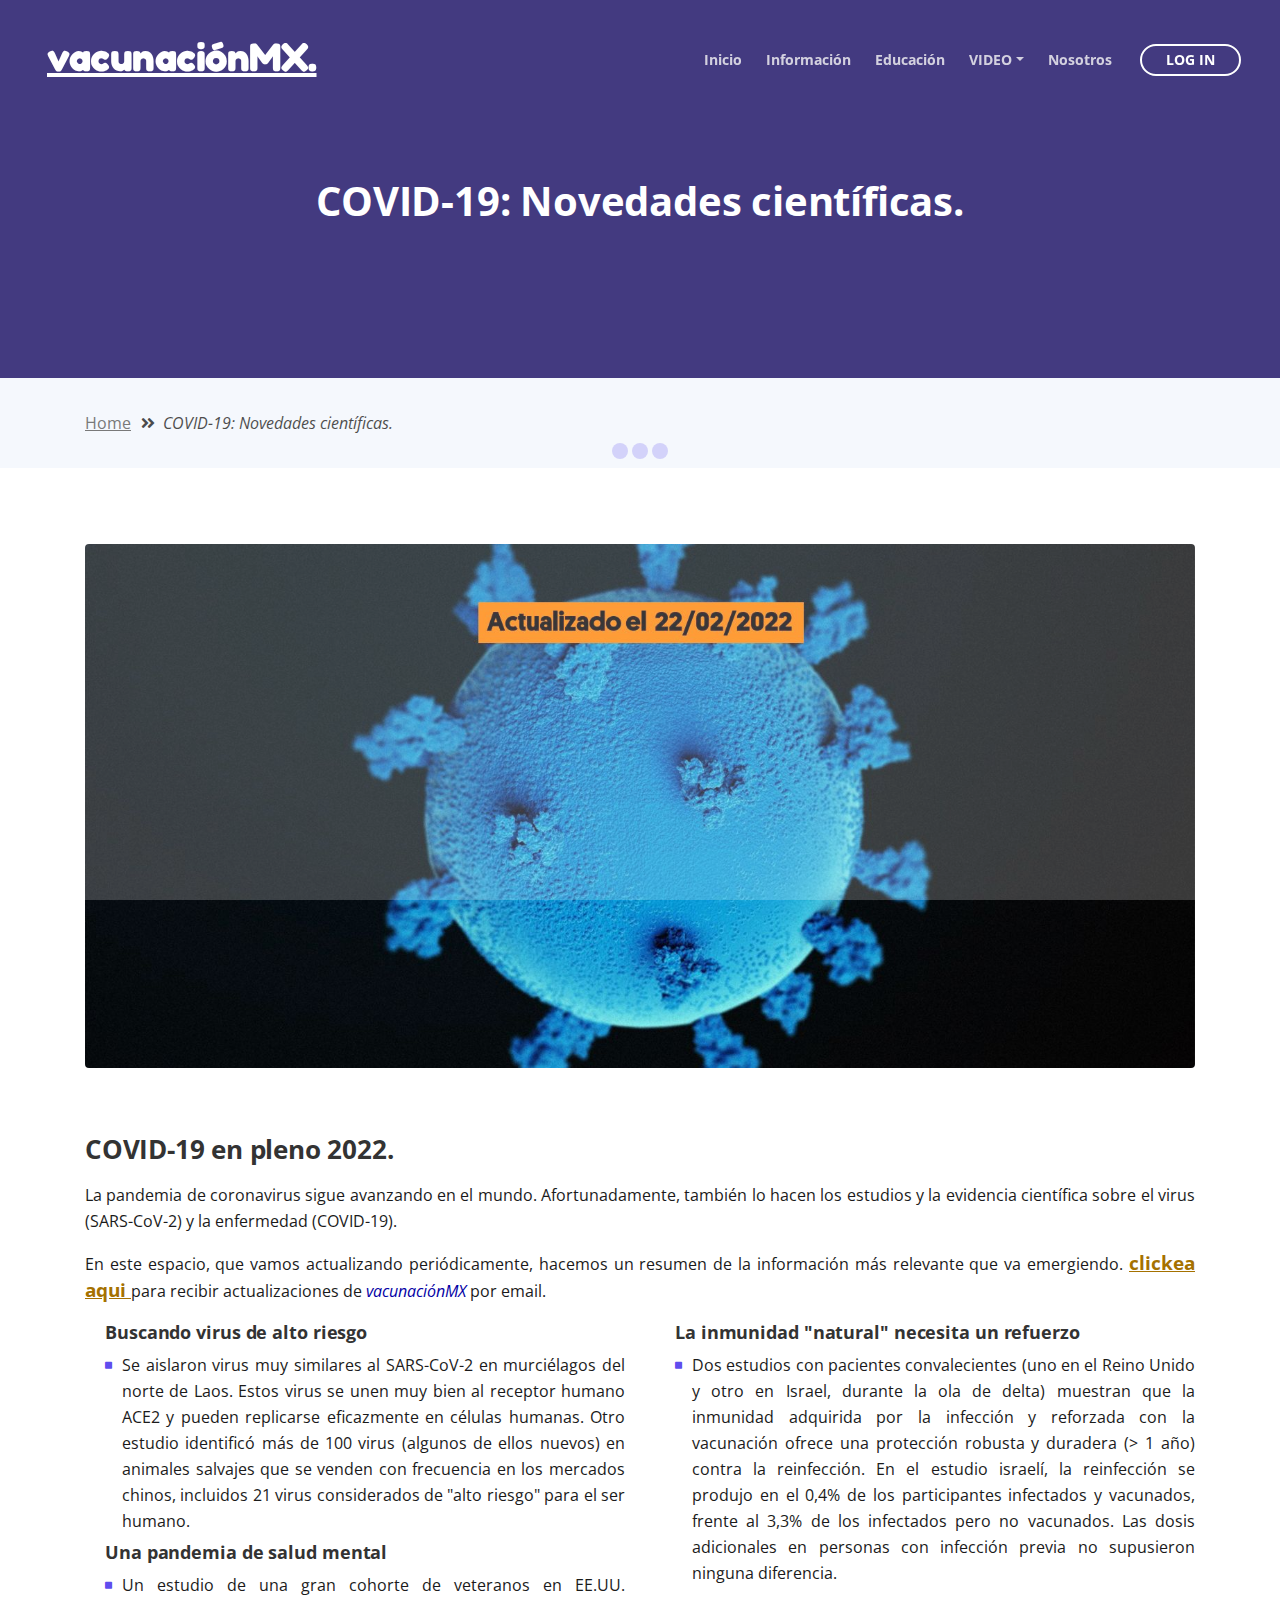
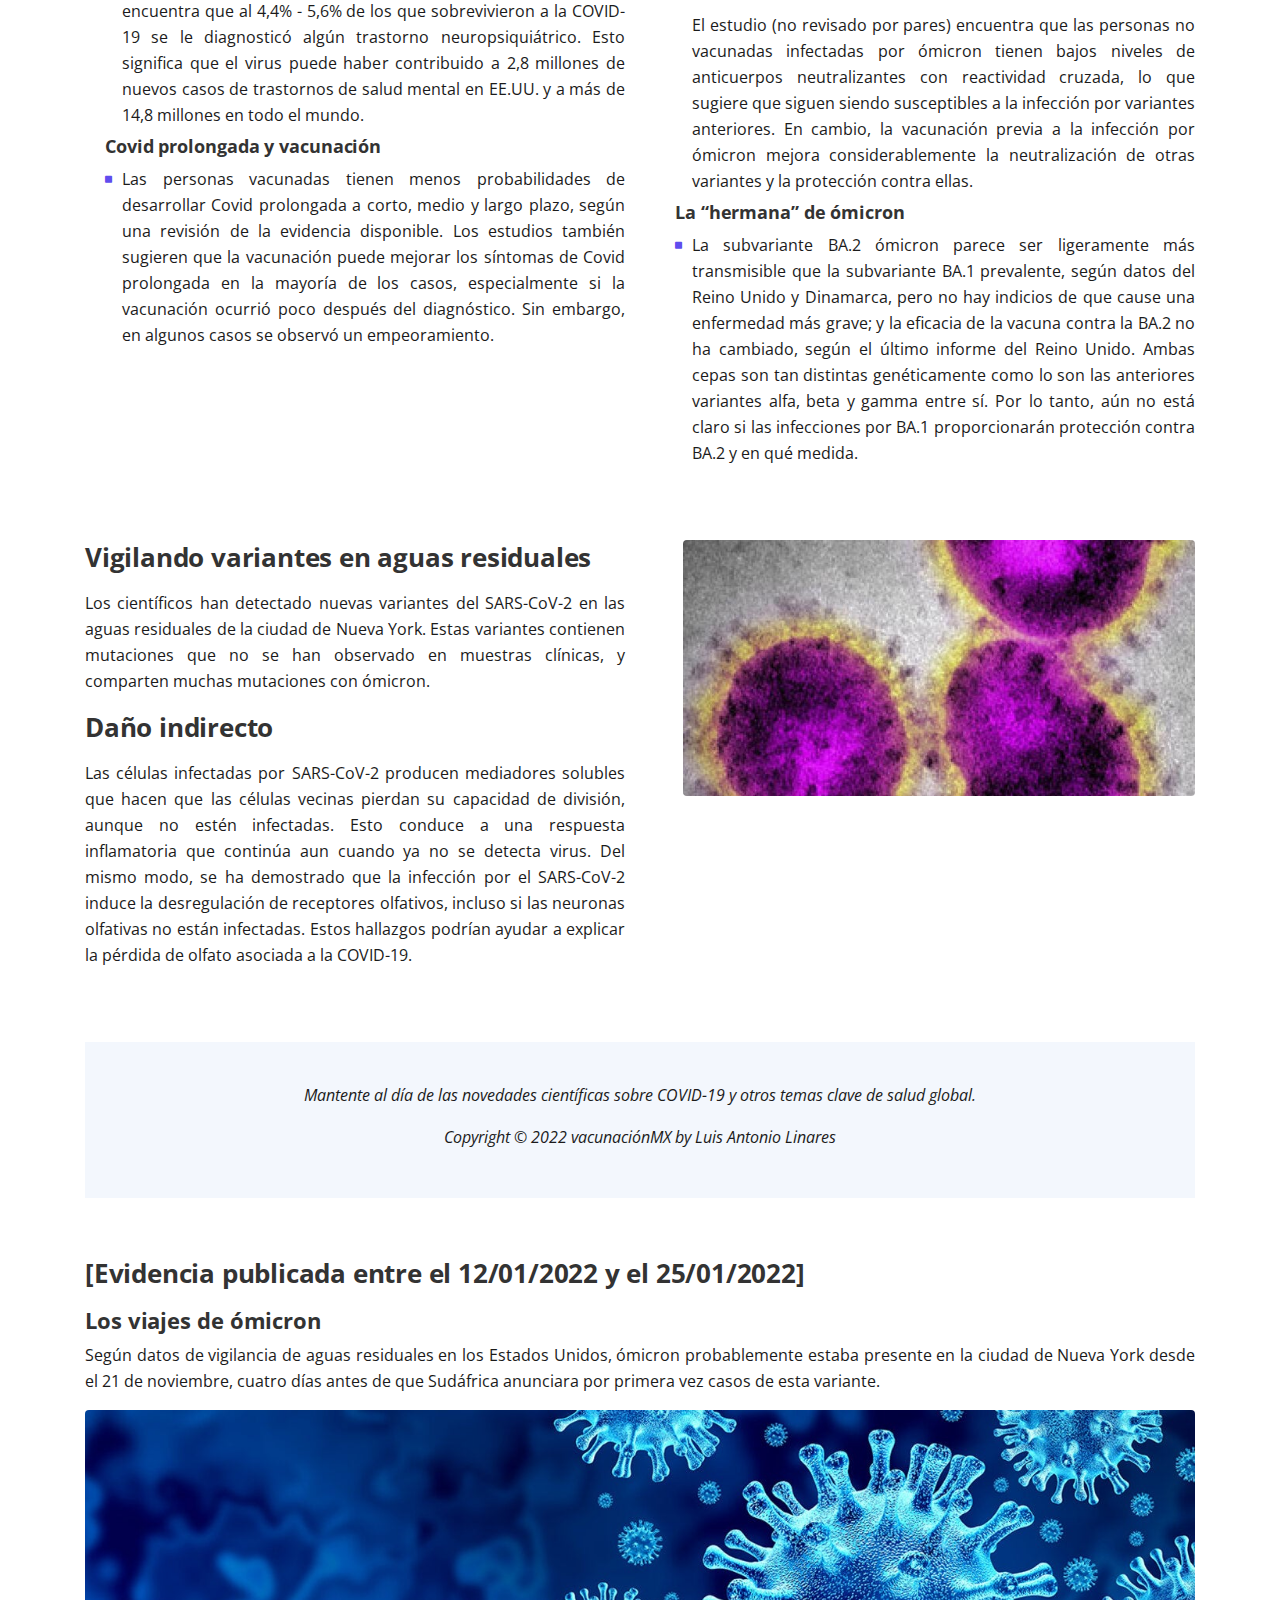
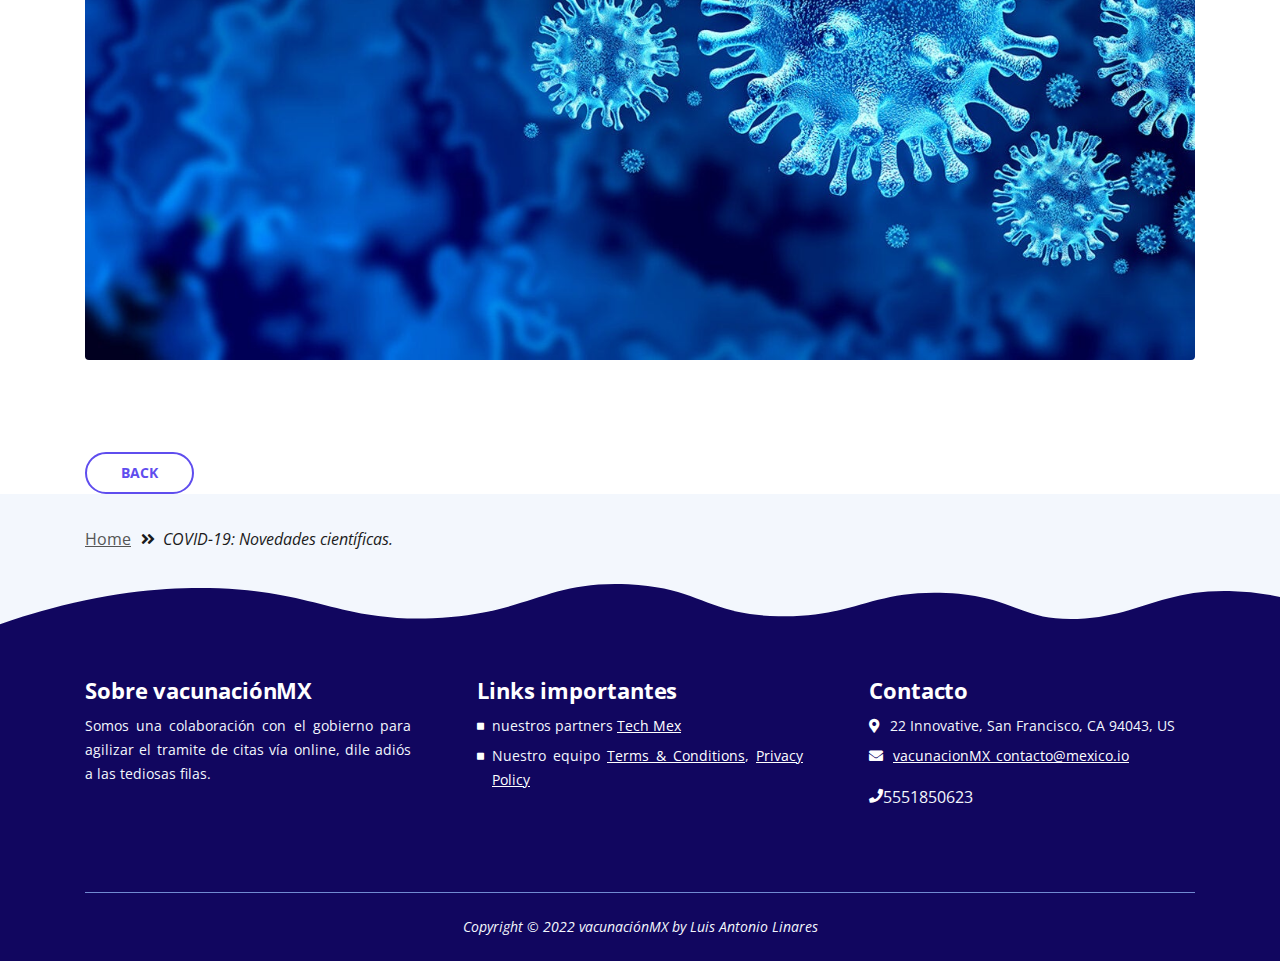
==== commit ba0f7f77: "se agrego la miniatura" ====
--- a/article-details.html
+++ b/article-details.html
@@ -50,12 +50,12 @@
     <meta name="description" content="Somos una colaboración con el gobierno para agilizar el tramite de citas vía online, dile adiós a las tediosas filas.">
 
     <!--imagen miniatura de la pagina-->
-    <meta property="og:image" content="">
+    <meta property="og:image" content="https://raw.githubusercontent.com/LuisAntonioLinaresCarbajal/vacunacionMX/master/images/blue-covid-banner.jpg">
     <meta property="og:image:width" content="1200">
     <meta property="og:image:height" content="630">
 
     <!--miniatura de la pagina-->
-    <link rel="image_src" href="">
+    <link rel="image_src" href="https://raw.githubusercontent.com/LuisAntonioLinaresCarbajal/vacunacionMX/master/images/blue-covid-banner.jpg">
 
 
 </head>
